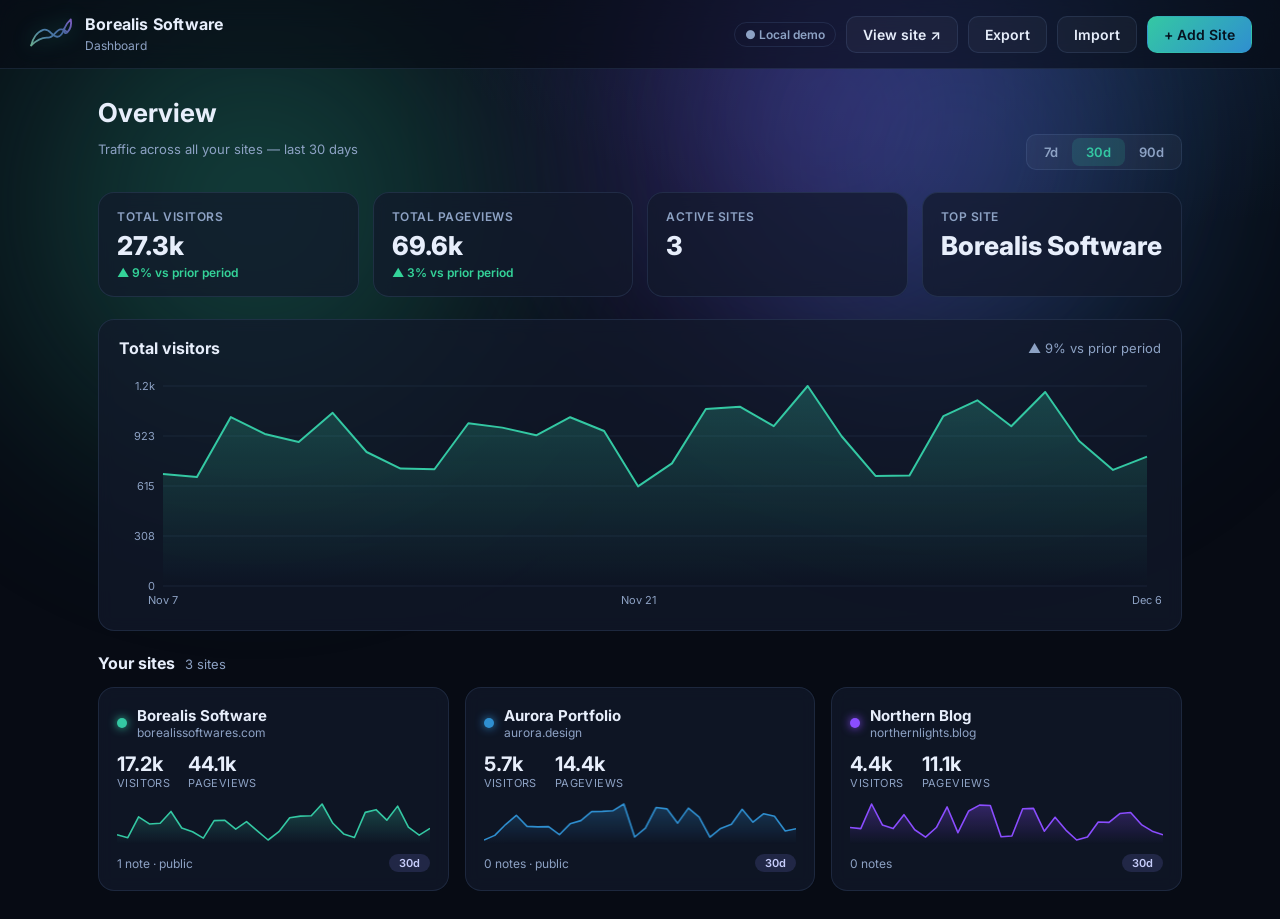
==== public/dashboard.html @ 6c7bb88e "Update logo to new wave-and-leaf mark and rebrand copy - Redraw logo.svg to match the new Borealis S" ====
<!DOCTYPE html>
<html lang="en">
<head>
  <meta charset="UTF-8" />
  <meta name="viewport" content="width=device-width, initial-scale=1.0" />
  <title>Borealis Software — Dashboard</title>
  <meta name="robots" content="noindex" />
  <meta name="description" content="Private traffic dashboard for Borealis Software." />
  <link rel="preconnect" href="https://fonts.googleapis.com" />
  <link rel="preconnect" href="https://fonts.gstatic.com" crossorigin />
  <link href="https://fonts.googleapis.com/css2?family=Inter:wght@400;500;600;700;800&display=swap" rel="stylesheet" />
  <link rel="icon" href="logo.svg" />
  <link rel="stylesheet" href="styles.css" />
</head>
<body>
  <div class="aurora-bg" aria-hidden="true">
    <span class="aurora a1"></span>
    <span class="aurora a2"></span>
    <span class="aurora a3"></span>
  </div>

  <header class="topbar">
    <div class="brand" id="brandHome" role="button" tabindex="0">
      <img class="brand-mark" src="logo.svg" alt="" />
      <div class="brand-text">
        <strong>Borealis Software</strong>
        <small>Dashboard</small>
      </div>
    </div>
    <nav class="topbar-actions">
      <span class="mode-chip" id="modeChip"></span>
      <a class="btn ghost" href="index.html" title="View the public site">View site ↗</a>
      <button class="btn ghost" id="exportBtn" title="Export all data as JSON">Export</button>
      <button class="btn ghost" id="importBtn" title="Import data from JSON">Import</button>
      <input type="file" id="importFile" accept="application/json" hidden />
      <button class="btn ghost" id="lockBtn" title="Lock dashboard">Lock</button>
      <button class="btn primary" id="addProjectBtn">+ Add Site</button>
    </nav>
  </header>

  <main id="app">
    <!-- Dashboard view -->
    <section id="dashboardView" class="view">
      <div class="page-head">
        <div>
          <h1>Overview</h1>
          <p class="muted">Traffic across all your sites — last 30 days</p>
        </div>
        <div class="range-toggle" id="globalRange" role="tablist">
          <button data-days="7">7d</button>
          <button data-days="30" class="active">30d</button>
          <button data-days="90">90d</button>
        </div>
      </div>

      <div class="stat-grid" id="statGrid"></div>

      <div class="panel chart-panel">
        <div class="panel-head">
          <h2>Total visitors</h2>
          <span class="muted" id="trendChip"></span>
        </div>
        <canvas id="overviewChart" height="240"></canvas>
      </div>

      <div class="section-head">
        <h2>Your sites</h2>
        <span class="muted" id="projectCount"></span>
      </div>
      <div class="project-grid" id="projectGrid"></div>
      <div class="empty-state" id="emptyState" hidden>
        <img class="empty-mark" src="logo.svg" alt="" />
        <h3>No sites yet</h3>
        <p class="muted">Add your first website to start tracking traffic and notes.</p>
        <button class="btn primary" id="emptyAddBtn">+ Add your first site</button>
      </div>
    </section>

    <!-- Project detail view -->
    <section id="detailView" class="view" hidden>
      <button class="back-link" id="backBtn">← Back to overview</button>

      <div class="detail-head">
        <div class="detail-title">
          <span class="dot" id="detailDot"></span>
          <div>
            <h1 id="detailName"></h1>
            <a id="detailDomain" class="muted" target="_blank" rel="noopener"></a>
          </div>
          <span class="public-badge" id="publicBadge"></span>
        </div>
        <div class="detail-actions">
          <div class="range-toggle" id="detailRange" role="tablist">
            <button data-days="7">7d</button>
            <button data-days="30" class="active">30d</button>
            <button data-days="90">90d</button>
          </div>
          <button class="btn ghost" id="snippetBtn">Tracking snippet</button>
          <button class="btn ghost danger" id="deleteProjectBtn">Delete</button>
        </div>
      </div>

      <div class="stat-grid" id="detailStats"></div>

      <div class="panel chart-panel">
        <div class="panel-head">
          <h2>Visitors &amp; pageviews</h2>
          <div class="legend">
            <span class="legend-item"><i class="sw sw-visitors"></i>Visitors</span>
            <span class="legend-item"><i class="sw sw-views"></i>Pageviews</span>
          </div>
        </div>
        <canvas id="detailChart" height="260"></canvas>
      </div>

      <!-- Public profile editor -->
      <div class="panel">
        <div class="panel-head">
          <h2>Public profile</h2>
          <span class="muted">Controls how this project appears on your public site</span>
        </div>
        <form id="profileForm" class="profile-form">
          <label class="switch-row">
            <input type="checkbox" id="profPublic" />
            <span>Show this project on the public site</span>
          </label>
          <div class="field-row">
            <label>Public link
              <input id="profUrl" type="text" placeholder="https://example.com" />
            </label>
            <label>Tags <small>(comma-separated)</small>
              <input id="profTags" type="text" placeholder="Next.js, Design" />
            </label>
          </div>
          <label>Description
            <textarea id="profDesc" rows="3" placeholder="A short summary visitors will see on your landing page."></textarea>
          </label>
          <div class="note-form-actions">
            <button type="submit" class="btn primary">Save public profile</button>
          </div>
        </form>
      </div>

      <div class="detail-columns">
        <div class="panel">
          <div class="panel-head">
            <h2>Notes</h2>
            <span class="muted" id="notesCount"></span>
          </div>
          <form id="noteForm" class="note-form">
            <textarea id="noteInput" placeholder="Add a note about this project… (ideas, todos, campaign results)" rows="3"></textarea>
            <div class="note-form-actions">
              <button type="submit" class="btn primary">Add note</button>
            </div>
          </form>
          <ul class="note-list" id="noteList"></ul>
        </div>

        <div class="panel">
          <div class="panel-head"><h2>Top pages</h2></div>
          <ul class="toppages" id="topPages"></ul>
        </div>
      </div>
    </section>
  </main>

  <!-- Add project modal -->
  <div class="modal-backdrop" id="modalBackdrop" hidden>
    <div class="modal" role="dialog" aria-modal="true" aria-labelledby="modalTitle">
      <h2 id="modalTitle">Add a site</h2>
      <form id="projectForm">
        <label>Site name
          <input id="pName" type="text" placeholder="My Portfolio" required />
        </label>
        <label>Domain
          <input id="pDomain" type="text" placeholder="example.com" required />
        </label>
        <label>Accent color
          <input id="pColor" type="color" value="#34c8a3" />
        </label>
        <label class="check">
          <input id="pSeed" type="checkbox" checked />
          <span>Seed with sample traffic so I can see how it looks</span>
        </label>
        <div class="modal-actions">
          <button type="button" class="btn ghost" id="cancelModal">Cancel</button>
          <button type="submit" class="btn primary">Add site</button>
        </div>
      </form>
    </div>
  </div>

  <!-- Snippet modal -->
  <div class="modal-backdrop" id="snippetBackdrop" hidden>
    <div class="modal" role="dialog" aria-modal="true">
      <h2>Tracking snippet</h2>
      <p class="muted">Paste this just before <code>&lt;/body&gt;</code> on your site to record real pageviews into this dashboard.</p>
      <pre class="snippet" id="snippetCode"></pre>
      <div class="modal-actions">
        <button type="button" class="btn ghost" id="closeSnippet">Close</button>
        <button type="button" class="btn primary" id="copySnippet">Copy snippet</button>
      </div>
    </div>
  </div>

  <!-- Login overlay -->
  <div class="modal-backdrop" id="loginBackdrop" hidden>
    <div class="modal login-modal" role="dialog" aria-modal="true">
      <img class="login-mark" src="logo.svg" alt="" />
      <h2>Borealis Software</h2>
      <p class="muted">Enter your dashboard password to continue.</p>
      <form id="loginForm">
        <label>Password
          <input id="loginInput" type="password" autocomplete="current-password" placeholder="••••••••" />
        </label>
        <div class="modal-actions">
          <button type="submit" class="btn primary" style="width:100%">Unlock</button>
        </div>
      </form>
    </div>
  </div>

  <div class="toast" id="toast" hidden></div>

  <script src="config.js"></script>
  <script src="app.js"></script>
</body>
</html>
---- public/styles.css ----
:root {
  --bg: #070b14;
  --bg-2: #0b1120;
  --panel: rgba(18, 26, 44, 0.72);
  --panel-solid: #111a2e;
  --border: rgba(120, 160, 220, 0.14);
  --text: #e7eefb;
  --muted: #8da2c4;
  --accent: #34c8a3;
  --accent-2: #2f8fd0;
  --accent-3: #8a4dff;
  --danger: #fb7185;
  --good: #34d399;
  --shadow: 0 18px 50px rgba(0, 0, 0, 0.45);
  --radius: 16px;
}

* { box-sizing: border-box; }
[hidden] { display: none !important; }

html, body { margin: 0; padding: 0; }

body {
  font-family: "Inter", system-ui, -apple-system, sans-serif;
  background: radial-gradient(1200px 600px at 80% -10%, #102036 0%, var(--bg) 55%);
  color: var(--text);
  min-height: 100vh;
  overflow-x: hidden;
}

/* Aurora backdrop */
.aurora-bg { position: fixed; inset: 0; z-index: 0; overflow: hidden; pointer-events: none; }
.aurora {
  position: absolute;
  width: 60vw; height: 60vw;
  filter: blur(90px);
  opacity: 0.35;
  border-radius: 50%;
  animation: drift 22s ease-in-out infinite alternate;
}
.a1 { top: -20%; left: -10%; background: radial-gradient(circle, #34c8a3, transparent 65%); }
.a2 { top: -25%; right: -5%; background: radial-gradient(circle, #2f8fd0, transparent 65%); animation-delay: -7s; }
.a3 { top: -30%; left: 35%; background: radial-gradient(circle, #8a4dff, transparent 65%); animation-delay: -13s; }
@keyframes drift {
  0% { transform: translate(0,0) scale(1); }
  100% { transform: translate(6%, 10%) scale(1.15); }
}

/* Topbar */
.topbar {
  position: sticky; top: 0; z-index: 20;
  display: flex; align-items: center; justify-content: space-between;
  padding: 14px 28px;
  background: rgba(7, 11, 20, 0.6);
  backdrop-filter: blur(14px);
  border-bottom: 1px solid var(--border);
}
.brand { display: flex; align-items: center; gap: 11px; cursor: pointer; user-select: none; }
.brand-mark {
  width: 46px; height: auto; display: block; flex: none;
  filter: drop-shadow(0 0 10px rgba(52, 200, 163, 0.35));
}
.brand-text strong { display: block; font-size: 16px; letter-spacing: 0.2px; }
.brand-text small { color: var(--muted); font-size: 12px; }
.topbar-actions { display: flex; gap: 10px; align-items: center; }
.mode-chip { font-size: 12px; font-weight: 600; color: var(--muted); padding: 4px 10px; border-radius: 20px; border: 1px solid var(--border); white-space: nowrap; }
.mode-chip.live { color: var(--good); border-color: rgba(52,216,180,0.35); background: rgba(52,216,180,0.08); }
@media (max-width: 640px) { .mode-chip { display: none; } }

/* Buttons */
.btn {
  font: inherit; font-weight: 600; font-size: 14px;
  border: 1px solid transparent; border-radius: 10px;
  padding: 9px 16px; cursor: pointer; color: var(--text);
  text-decoration: none; display: inline-block;
  transition: transform .08s ease, background .2s ease, border-color .2s ease;
}
.btn:active { transform: translateY(1px); }
.btn.primary { background: linear-gradient(135deg, var(--accent), var(--accent-2)); color: #06121f; }
.btn.primary:hover { filter: brightness(1.07); }
.btn.ghost { background: rgba(255,255,255,0.04); border-color: var(--border); }
.btn.ghost:hover { background: rgba(255,255,255,0.08); }
.btn.danger { color: var(--danger); border-color: rgba(251,113,133,0.35); }
.btn.danger:hover { background: rgba(251,113,133,0.12); }

/* Layout */
main { position: relative; z-index: 1; max-width: 1140px; margin: 0 auto; padding: 28px; }
.view { animation: fade .25s ease; }
@keyframes fade { from { opacity: 0; transform: translateY(6px); } to { opacity: 1; transform: none; } }

.page-head { display: flex; align-items: flex-end; justify-content: space-between; margin-bottom: 22px; gap: 16px; flex-wrap: wrap; }
h1 { font-size: 26px; margin: 0 0 4px; }
h2 { font-size: 16px; margin: 0; }
.muted { color: var(--muted); font-size: 13px; }

/* Range toggle */
.range-toggle { display: inline-flex; background: rgba(255,255,255,0.04); border: 1px solid var(--border); border-radius: 10px; padding: 3px; }
.range-toggle button { font: inherit; font-weight: 600; font-size: 13px; color: var(--muted); background: transparent; border: 0; padding: 6px 14px; border-radius: 8px; cursor: pointer; }
.range-toggle button.active { background: rgba(52,200,163,0.16); color: var(--accent); }

/* Stat grid */
.stat-grid { display: grid; grid-template-columns: repeat(4, 1fr); gap: 14px; margin-bottom: 22px; }
.stat-card {
  background: var(--panel); border: 1px solid var(--border); border-radius: var(--radius);
  padding: 16px 18px; backdrop-filter: blur(8px);
}
.stat-card .label { color: var(--muted); font-size: 12px; font-weight: 600; text-transform: uppercase; letter-spacing: 0.5px; }
.stat-card .value { font-size: 26px; font-weight: 800; margin-top: 6px; }
.stat-card .delta { font-size: 12px; font-weight: 600; margin-top: 4px; }
.delta.up { color: var(--good); }
.delta.down { color: var(--danger); }

/* Panels */
.panel { background: var(--panel); border: 1px solid var(--border); border-radius: var(--radius); padding: 18px 20px; backdrop-filter: blur(8px); margin-bottom: 22px; }
.panel-head { display: flex; align-items: center; justify-content: space-between; margin-bottom: 14px; }
.chart-panel canvas { width: 100%; display: block; }

.legend { display: flex; gap: 14px; }
.legend-item { display: flex; align-items: center; gap: 6px; font-size: 12px; color: var(--muted); }
.sw { width: 12px; height: 4px; border-radius: 2px; display: inline-block; }
.sw-visitors { background: var(--accent); }
.sw-views { background: var(--accent-2); }

/* Section head */
.section-head { display: flex; align-items: baseline; gap: 10px; margin: 6px 0 14px; }

/* Project grid */
.project-grid { display: grid; grid-template-columns: repeat(auto-fill, minmax(280px, 1fr)); gap: 16px; }
.project-card {
  background: var(--panel); border: 1px solid var(--border); border-radius: var(--radius);
  padding: 18px; cursor: pointer; transition: transform .12s ease, border-color .2s ease;
  backdrop-filter: blur(8px); position: relative; overflow: hidden;
}
.project-card:hover { transform: translateY(-3px); border-color: rgba(120,160,220,0.3); }
.project-card .pc-head { display: flex; align-items: center; gap: 10px; margin-bottom: 12px; }
.project-card .dot { width: 10px; height: 10px; border-radius: 50%; flex: none; box-shadow: 0 0 10px currentColor; }
.project-card .pc-name { font-weight: 700; font-size: 15px; }
.project-card .pc-domain { color: var(--muted); font-size: 12px; }
.project-card .pc-stats { display: flex; gap: 18px; margin: 12px 0 10px; }
.project-card .pc-stats .n { font-size: 20px; font-weight: 700; }
.project-card .pc-stats .l { font-size: 11px; color: var(--muted); text-transform: uppercase; letter-spacing: 0.4px; }
.project-card .spark { width: 100%; height: 44px; display: block; }
.project-card .pc-foot { display: flex; justify-content: space-between; align-items: center; margin-top: 10px; font-size: 12px; color: var(--muted); }
.badge { background: rgba(129,140,248,0.16); color: #c7cdfb; border-radius: 20px; padding: 2px 10px; font-size: 11px; font-weight: 600; }

/* Empty state */
.empty-state { text-align: center; padding: 60px 20px; }
.empty-mark { width: 150px; height: auto; display: block; margin: 0 auto 14px; opacity: 0.9; filter: drop-shadow(0 0 16px rgba(52,200,163,0.3)); }
.empty-state h3 { margin: 6px 0; }
.empty-state .btn { margin-top: 16px; }

/* Detail view */
.back-link { background: none; border: 0; color: var(--muted); cursor: pointer; font: inherit; font-size: 13px; padding: 0; margin-bottom: 16px; }
.back-link:hover { color: var(--text); }
.detail-head { display: flex; justify-content: space-between; align-items: flex-start; gap: 16px; flex-wrap: wrap; margin-bottom: 22px; }
.detail-title { display: flex; gap: 12px; align-items: center; }
.detail-title .dot { width: 14px; height: 14px; border-radius: 50%; box-shadow: 0 0 12px currentColor; }
.detail-actions { display: flex; gap: 10px; align-items: center; flex-wrap: wrap; }
#detailDomain { text-decoration: none; }
#detailDomain:hover { color: var(--accent); }

.detail-columns { display: grid; grid-template-columns: 1.3fr 1fr; gap: 22px; align-items: start; }

/* Notes */
.note-form textarea {
  width: 100%; resize: vertical; font: inherit; font-size: 14px; color: var(--text);
  background: rgba(255,255,255,0.04); border: 1px solid var(--border); border-radius: 10px; padding: 12px;
}
.note-form textarea:focus { outline: none; border-color: var(--accent); }
.note-form-actions { display: flex; justify-content: flex-end; margin-top: 10px; }
.note-list { list-style: none; padding: 0; margin: 18px 0 0; display: flex; flex-direction: column; gap: 12px; }
.note-item { background: rgba(255,255,255,0.03); border: 1px solid var(--border); border-left: 3px solid var(--accent); border-radius: 10px; padding: 12px 14px; }
.note-item .note-text { white-space: pre-wrap; font-size: 14px; line-height: 1.5; }
.note-item .note-meta { display: flex; justify-content: space-between; align-items: center; margin-top: 8px; }
.note-item .note-date { font-size: 11px; color: var(--muted); }
.note-del { background: none; border: 0; color: var(--muted); cursor: pointer; font-size: 12px; }
.note-del:hover { color: var(--danger); }
.note-empty { color: var(--muted); font-size: 13px; padding: 8px 0; }

/* Top pages */
.toppages { list-style: none; padding: 0; margin: 0; display: flex; flex-direction: column; gap: 4px; }
.toppages li { display: flex; align-items: center; gap: 10px; padding: 8px 4px; border-bottom: 1px solid var(--border); }
.toppages li:last-child { border-bottom: 0; }
.toppages .path { font-size: 13px; flex: 1; overflow: hidden; text-overflow: ellipsis; white-space: nowrap; }
.toppages .bar { height: 6px; border-radius: 4px; background: linear-gradient(90deg, var(--accent), var(--accent-2)); }
.toppages .hits { font-size: 12px; color: var(--muted); width: 52px; text-align: right; }

/* Public profile editor */
.public-badge { font-size: 11px; font-weight: 700; padding: 3px 10px; border-radius: 20px; color: var(--muted); border: 1px solid var(--border); align-self: center; }
.public-badge.on { color: var(--good); border-color: rgba(52,216,180,0.4); background: rgba(52,216,180,0.1); }
.profile-form .field-row { display: grid; grid-template-columns: 1fr 1fr; gap: 14px; }
.profile-form label { display: block; font-size: 13px; font-weight: 600; color: var(--muted); margin-bottom: 12px; }
.profile-form label small { font-weight: 500; opacity: 0.8; }
.profile-form input[type=text], .profile-form textarea {
  display: block; width: 100%; margin-top: 6px; font: inherit; font-size: 14px; color: var(--text);
  background: rgba(255,255,255,0.05); border: 1px solid var(--border); border-radius: 10px; padding: 10px 12px; resize: vertical;
}
.profile-form input:focus, .profile-form textarea:focus { outline: none; border-color: var(--accent); }
.switch-row { display: flex; align-items: center; gap: 10px; font-weight: 500 !important; color: var(--text) !important; margin-bottom: 16px !important; }
.switch-row input { width: auto; }
@media (max-width: 640px) { .profile-form .field-row { grid-template-columns: 1fr; } }

/* Modal */
.modal-backdrop {
  position: fixed; inset: 0; z-index: 40; background: rgba(4, 8, 16, 0.66);
  backdrop-filter: blur(6px); display: flex; align-items: center; justify-content: center; padding: 20px;
}
.modal {
  width: 100%; max-width: 440px; background: var(--panel-solid); border: 1px solid var(--border);
  border-radius: 18px; padding: 24px; box-shadow: var(--shadow); animation: pop .2s ease;
}
@keyframes pop { from { transform: scale(.96); opacity: 0; } to { transform: none; opacity: 1; } }
.modal h2 { margin: 0 0 16px; font-size: 19px; }
.modal label { display: block; font-size: 13px; font-weight: 600; margin-bottom: 14px; color: var(--muted); }
.modal label input[type=text], .modal label input[type=password], .modal label input[type=color] {
  display: block; width: 100%; margin-top: 6px; font: inherit; color: var(--text);
  background: rgba(255,255,255,0.05); border: 1px solid var(--border); border-radius: 10px; padding: 10px 12px;
}
.modal label input[type=color] { height: 42px; padding: 4px; cursor: pointer; }
.modal label input:focus { outline: none; border-color: var(--accent); }
.modal label.check { display: flex; align-items: center; gap: 10px; font-weight: 500; color: var(--text); }
.modal label.check input { width: auto; }
.modal-actions { display: flex; justify-content: flex-end; gap: 10px; margin-top: 8px; }
.snippet { background: #060a12; border: 1px solid var(--border); border-radius: 10px; padding: 14px; font-size: 12px; overflow-x: auto; color: #aee9dd; white-space: pre-wrap; word-break: break-all; }

/* Login modal */
.login-modal { text-align: center; max-width: 380px; }
.login-mark { width: 120px; height: auto; margin: 0 auto 10px; display: block; }
.login-modal label { text-align: left; }

/* Toast */
.toast {
  position: fixed; bottom: 24px; left: 50%; transform: translateX(-50%);
  background: var(--panel-solid); border: 1px solid var(--border); border-radius: 12px;
  padding: 12px 20px; font-size: 14px; font-weight: 600; box-shadow: var(--shadow); z-index: 60;
  animation: toastIn .25s ease;
}
@keyframes toastIn { from { transform: translate(-50%, 12px); opacity: 0; } to { transform: translate(-50%,0); opacity: 1; } }

/* Responsive */
@media (max-width: 860px) {
  .stat-grid { grid-template-columns: repeat(2, 1fr); }
  .detail-columns { grid-template-columns: 1fr; }
}
@media (max-width: 540px) {
  main { padding: 18px; }
  .topbar { padding: 12px 16px; }
  .brand-text small { display: none; }
}
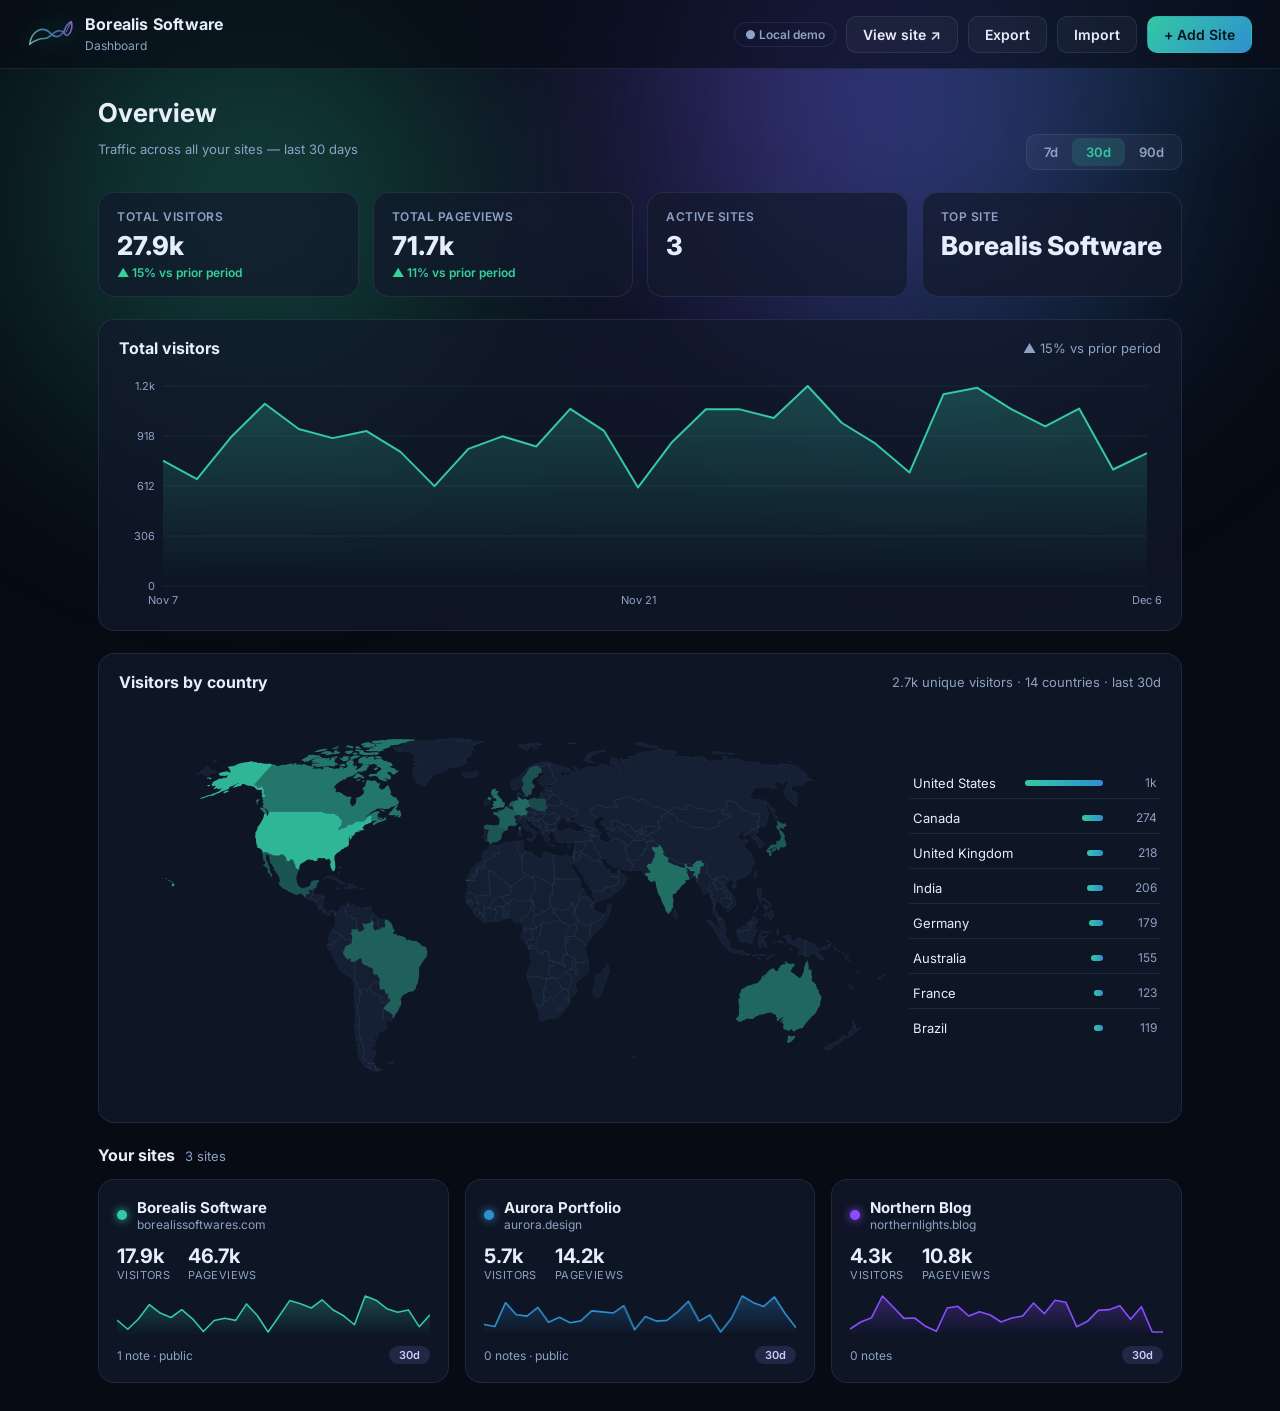
==== commit 63b63c73: "Add world map of unique visitors by country to the dashboard - /collect now records the visitor's co" ====
--- a/public/dashboard.html
+++ b/public/dashboard.html
@@ -63,6 +63,17 @@
         <canvas id="overviewChart" height="240"></canvas>
       </div>
 
+      <div class="panel chart-panel" id="geoPanel">
+        <div class="panel-head">
+          <h2>Visitors by country</h2>
+          <span class="muted" id="geoChip"></span>
+        </div>
+        <div class="geo-wrap">
+          <div class="world-map" id="worldMap" role="img" aria-label="World map of unique visitors by country"></div>
+          <ol class="geo-list" id="geoList"></ol>
+        </div>
+      </div>
+
       <div class="section-head">
         <h2>Your sites</h2>
         <span class="muted" id="projectCount"></span>
@@ -223,6 +234,7 @@
   <div class="toast" id="toast" hidden></div>
 
   <script src="config.js"></script>
+  <script src="worldmap.js"></script>
   <script src="app.js"></script>
 </body>
 </html>
--- a/public/styles.css
+++ b/public/styles.css
@@ -185,6 +185,19 @@
 .toppages .bar { height: 6px; border-radius: 4px; background: linear-gradient(90deg, var(--accent), var(--accent-2)); }
 .toppages .hits { font-size: 12px; color: var(--muted); width: 52px; text-align: right; }
 
+/* Visitors by country (world map) */
+.geo-wrap { display: grid; grid-template-columns: 1fr 252px; gap: 24px; align-items: center; }
+.world-map svg { width: 100%; height: auto; display: block; }
+.world-map path { stroke: rgba(120,160,220,0.18); stroke-width: 0.5; transition: fill .25s ease; }
+.world-map path:hover { stroke: var(--accent); stroke-width: 1.2; }
+.geo-list { list-style: none; padding: 0; margin: 0; display: flex; flex-direction: column; gap: 4px; }
+.geo-list li { display: flex; align-items: center; gap: 10px; padding: 7px 4px; border-bottom: 1px solid var(--border); }
+.geo-list li:last-child { border-bottom: 0; }
+.geo-list .path { font-size: 13px; flex: 1; overflow: hidden; text-overflow: ellipsis; white-space: nowrap; }
+.geo-list .bar { height: 6px; border-radius: 4px; background: linear-gradient(90deg, var(--accent), var(--accent-2)); flex: none; }
+.geo-list .hits { font-size: 12px; color: var(--muted); width: 44px; text-align: right; flex: none; }
+@media (max-width: 880px) { .geo-wrap { grid-template-columns: 1fr; } }
+
 /* Public profile editor */
 .public-badge { font-size: 11px; font-weight: 700; padding: 3px 10px; border-radius: 20px; color: var(--muted); border: 1px solid var(--border); align-self: center; }
 .public-badge.on { color: var(--good); border-color: rgba(52,216,180,0.4); background: rgba(52,216,180,0.1); }
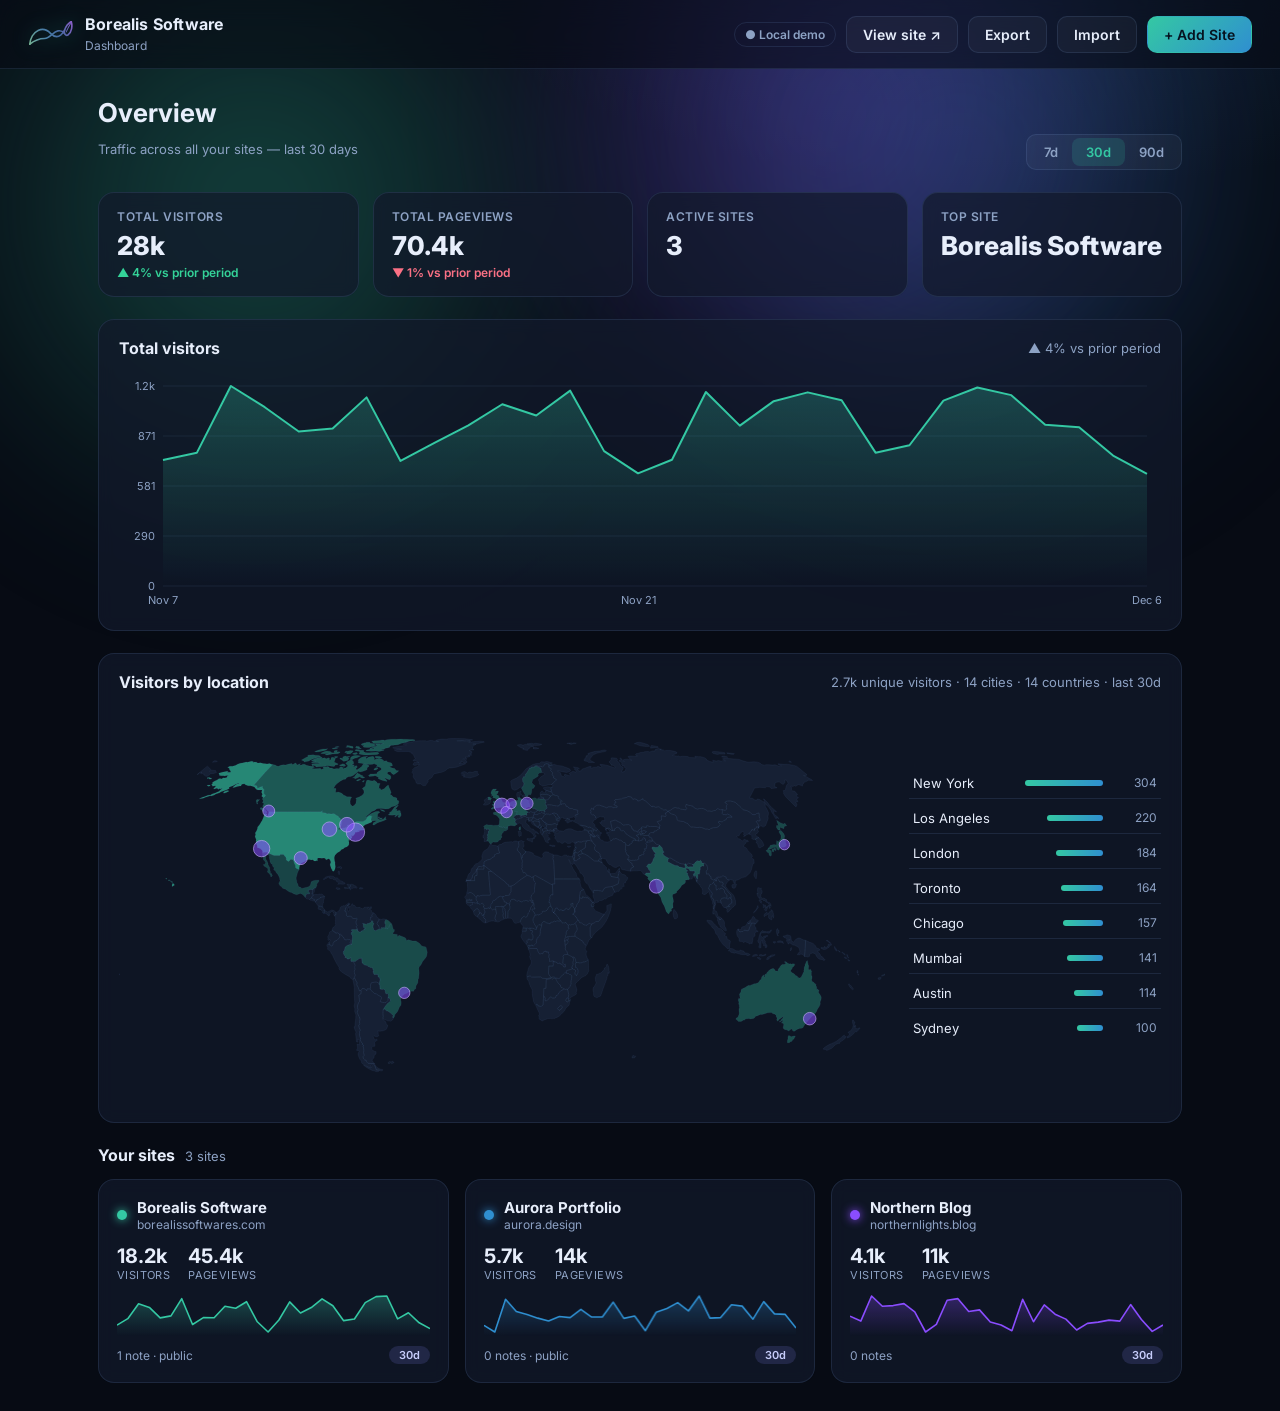
==== commit 0441202e: "Add city-level visitor bubbles and bot filtering to analytics - /collect drops hits from bots: user-" ====
--- a/public/dashboard.html
+++ b/public/dashboard.html
@@ -65,7 +65,7 @@
 
       <div class="panel chart-panel" id="geoPanel">
         <div class="panel-head">
-          <h2>Visitors by country</h2>
+          <h2>Visitors by location</h2>
           <span class="muted" id="geoChip"></span>
         </div>
         <div class="geo-wrap">
--- a/public/styles.css
+++ b/public/styles.css
@@ -190,6 +190,8 @@
 .world-map svg { width: 100%; height: auto; display: block; }
 .world-map path { stroke: rgba(120,160,220,0.18); stroke-width: 0.5; transition: fill .25s ease; }
 .world-map path:hover { stroke: var(--accent); stroke-width: 1.2; }
+.world-map .geo-dot { fill: rgba(138, 77, 255, 0.55); stroke: #c9b1ff; stroke-width: 0.8; transition: fill .2s; }
+.world-map .geo-dot:hover { fill: rgba(138, 77, 255, 0.9); }
 .geo-list { list-style: none; padding: 0; margin: 0; display: flex; flex-direction: column; gap: 4px; }
 .geo-list li { display: flex; align-items: center; gap: 10px; padding: 7px 4px; border-bottom: 1px solid var(--border); }
 .geo-list li:last-child { border-bottom: 0; }
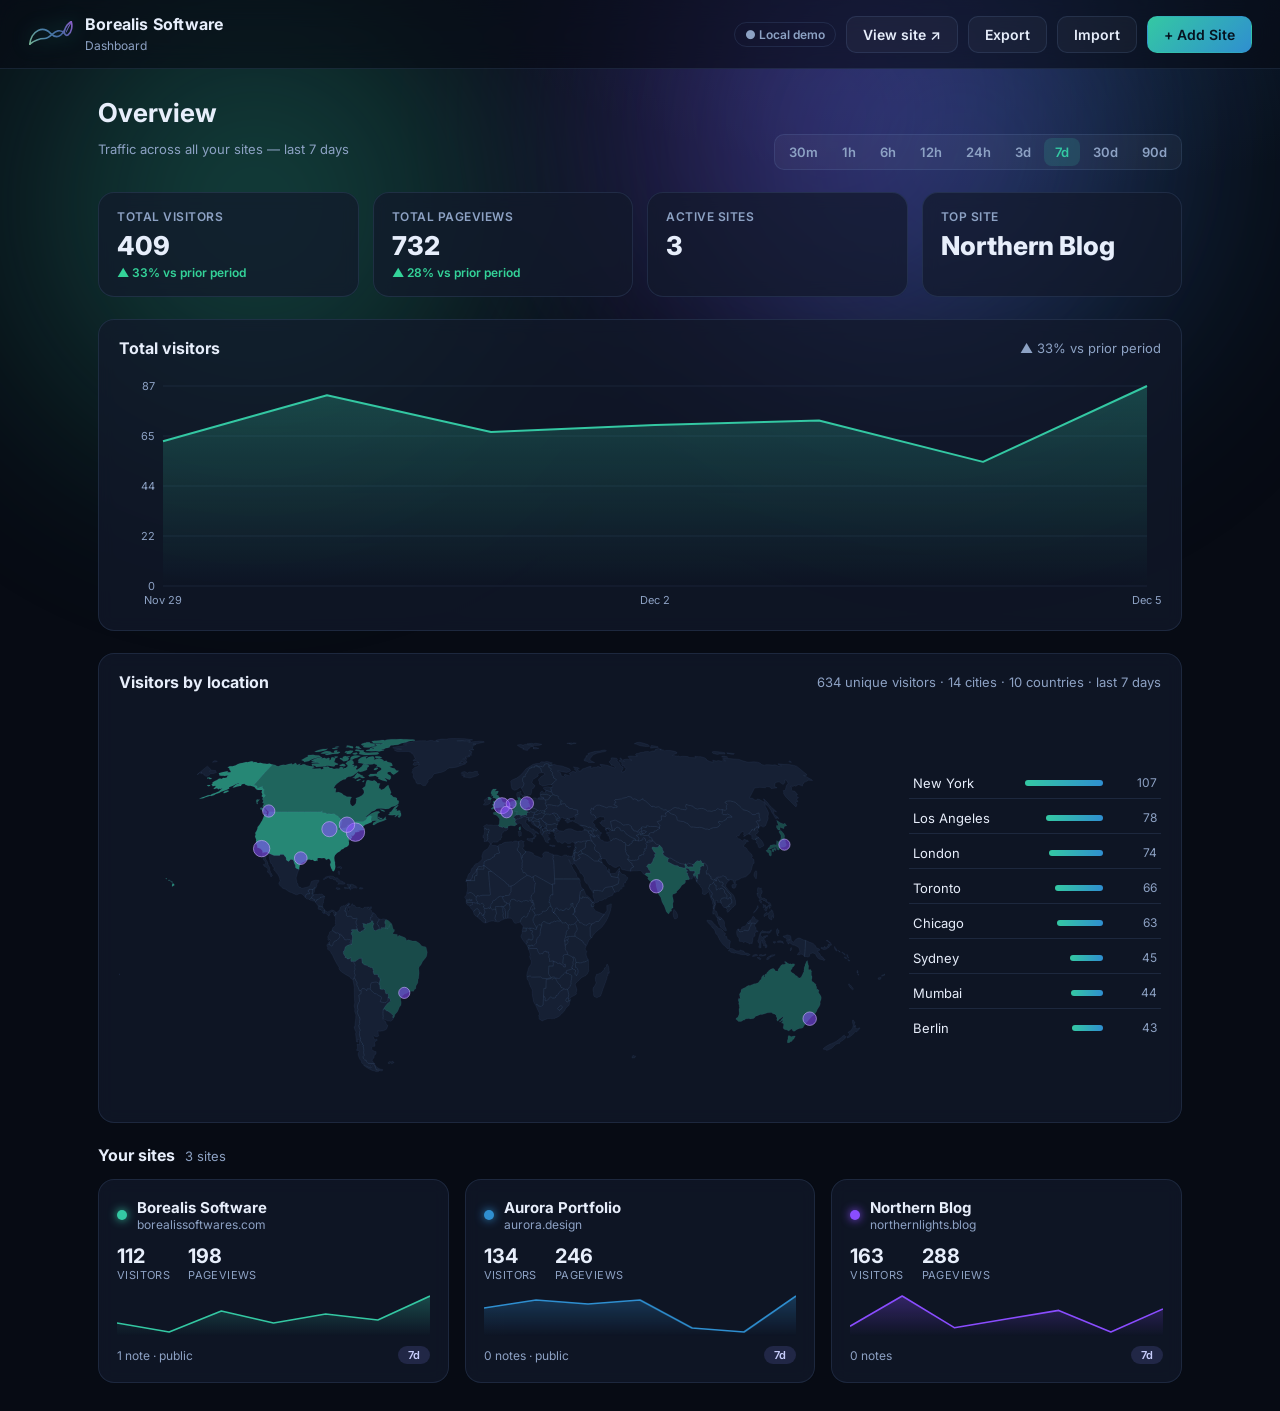
==== commit 3fd7a5f4: "Add per-site visitor maps and fine-grained time ranges Time ranges: the dashboard now filters by win" ====
--- a/public/dashboard.html
+++ b/public/dashboard.html
@@ -44,13 +44,9 @@
       <div class="page-head">
         <div>
           <h1>Overview</h1>
-          <p class="muted">Traffic across all your sites — last 30 days</p>
-        </div>
-        <div class="range-toggle" id="globalRange" role="tablist">
-          <button data-days="7">7d</button>
-          <button data-days="30" class="active">30d</button>
-          <button data-days="90">90d</button>
-        </div>
+          <p class="muted" id="overviewSub">Traffic across all your sites</p>
+        </div>
+        <div class="range-toggle" id="globalRange" role="tablist"></div>
       </div>
 
       <div class="stat-grid" id="statGrid"></div>
@@ -101,11 +97,7 @@
           <span class="public-badge" id="publicBadge"></span>
         </div>
         <div class="detail-actions">
-          <div class="range-toggle" id="detailRange" role="tablist">
-            <button data-days="7">7d</button>
-            <button data-days="30" class="active">30d</button>
-            <button data-days="90">90d</button>
-          </div>
+          <div class="range-toggle" id="detailRange" role="tablist"></div>
           <button class="btn ghost" id="snippetBtn">Tracking snippet</button>
           <button class="btn ghost danger" id="deleteProjectBtn">Delete</button>
         </div>
@@ -122,6 +114,17 @@
           </div>
         </div>
         <canvas id="detailChart" height="260"></canvas>
+      </div>
+
+      <div class="panel chart-panel" id="geoPanelDetail">
+        <div class="panel-head">
+          <h2>Visitors by location</h2>
+          <span class="muted" id="geoChipDetail"></span>
+        </div>
+        <div class="geo-wrap">
+          <div class="world-map" id="worldMapDetail" role="img" aria-label="World map of unique visitors for this site"></div>
+          <ol class="geo-list" id="geoListDetail"></ol>
+        </div>
       </div>
 
       <!-- Public profile editor -->
--- a/public/styles.css
+++ b/public/styles.css
@@ -94,8 +94,8 @@
 .muted { color: var(--muted); font-size: 13px; }
 
 /* Range toggle */
-.range-toggle { display: inline-flex; background: rgba(255,255,255,0.04); border: 1px solid var(--border); border-radius: 10px; padding: 3px; }
-.range-toggle button { font: inherit; font-weight: 600; font-size: 13px; color: var(--muted); background: transparent; border: 0; padding: 6px 14px; border-radius: 8px; cursor: pointer; }
+.range-toggle { display: inline-flex; flex-wrap: wrap; gap: 2px; background: rgba(255,255,255,0.04); border: 1px solid var(--border); border-radius: 10px; padding: 3px; }
+.range-toggle button { font: inherit; font-weight: 600; font-size: 13px; color: var(--muted); background: transparent; border: 0; padding: 6px 11px; border-radius: 8px; cursor: pointer; }
 .range-toggle button.active { background: rgba(52,200,163,0.16); color: var(--accent); }
 
 /* Stat grid */
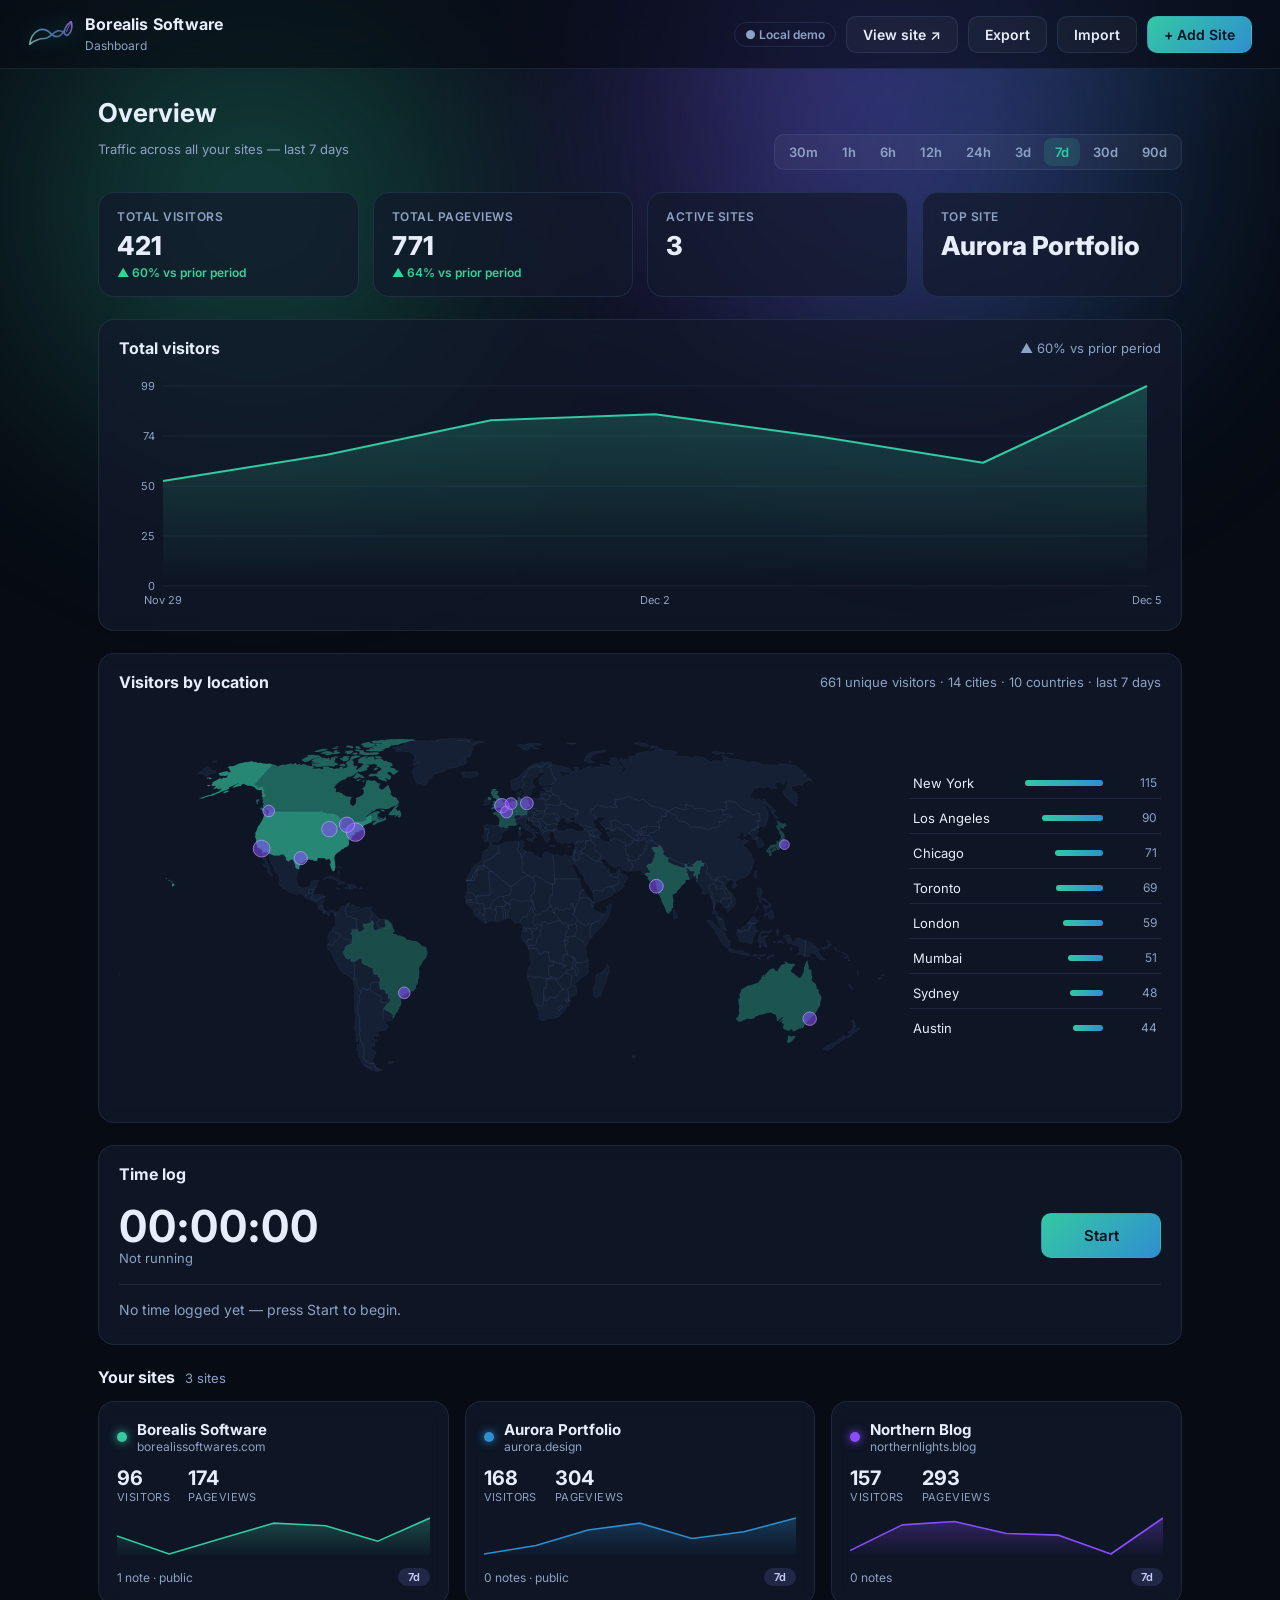
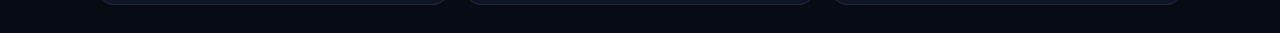
==== commit bed1f51d: "Add a time-log stopwatch to the dashboard A personal time tracker on the overview: Start reads the c" ====
--- a/public/dashboard.html
+++ b/public/dashboard.html
@@ -70,6 +70,21 @@
         </div>
       </div>
 
+      <div class="panel time-panel" id="timePanel">
+        <div class="panel-head">
+          <h2>Time log</h2>
+          <span class="muted" id="timeTotalChip"></span>
+        </div>
+        <div class="timer-row">
+          <div class="timer-clock">
+            <div class="timer-display" id="timerDisplay">00:00:00</div>
+            <div class="timer-meta muted" id="timerMeta">Not running</div>
+          </div>
+          <button class="btn primary timer-btn" id="timerToggle">Start</button>
+        </div>
+        <ul class="timelog-list" id="timeLogList"></ul>
+      </div>
+
       <div class="section-head">
         <h2>Your sites</h2>
         <span class="muted" id="projectCount"></span>
--- a/public/styles.css
+++ b/public/styles.css
@@ -200,6 +200,31 @@
 .geo-list .hits { font-size: 12px; color: var(--muted); width: 44px; text-align: right; flex: none; }
 @media (max-width: 880px) { .geo-wrap { grid-template-columns: 1fr; } }
 
+/* Time log tracker */
+.timer-row { display: flex; align-items: center; justify-content: space-between; gap: 20px; flex-wrap: wrap; padding: 6px 0 18px; border-bottom: 1px solid var(--border); margin-bottom: 8px; }
+.timer-clock { display: flex; flex-direction: column; gap: 2px; }
+.timer-display { font-size: 44px; font-weight: 700; line-height: 1; letter-spacing: 1px; font-variant-numeric: tabular-nums; font-feature-settings: "tnum"; color: var(--text); }
+.timer-display.running { color: var(--accent); }
+.timer-meta { font-size: 13px; }
+.timer-btn { min-width: 120px; font-size: 15px; padding: 12px 26px; }
+.timer-btn.running { background: linear-gradient(100deg, #ff6b6b, #d6455f); color: #fff; }
+.timelog-list { list-style: none; padding: 0; margin: 0; display: flex; flex-direction: column; }
+.timelog-item { padding: 12px 2px; border-bottom: 1px solid var(--border); }
+.timelog-item:last-child { border-bottom: 0; }
+.tl-head { display: flex; align-items: center; gap: 12px; }
+.tl-range { font-weight: 600; font-size: 15px; color: var(--text); }
+.tl-dur { font-size: 12px; font-weight: 700; color: var(--accent); background: rgba(52,200,163,0.12); border: 1px solid rgba(52,200,163,0.28); border-radius: 20px; padding: 3px 11px; }
+.tl-del { margin-left: auto; background: transparent; border: 0; color: var(--muted); cursor: pointer; font-size: 15px; line-height: 1; padding: 4px 6px; border-radius: 6px; }
+.tl-del:hover { color: #ff6b6b; background: rgba(255,107,107,0.1); }
+.tl-notes { display: flex; align-items: flex-start; gap: 10px; margin-top: 8px; }
+.tl-notes-text { font-size: 14px; color: var(--muted); flex: 1; white-space: pre-wrap; }
+.tl-edit, .tl-add { background: transparent; border: 0; color: var(--accent); cursor: pointer; font-size: 13px; font-weight: 600; padding: 6px 0; margin-top: 4px; }
+.tl-edit { flex: none; padding: 0; }
+.tl-notes-edit { margin-top: 8px; }
+.tl-notes-input { width: 100%; resize: vertical; font: inherit; font-size: 14px; color: var(--text); background: rgba(255,255,255,0.04); border: 1px solid var(--border); border-radius: 10px; padding: 10px 12px; }
+.tl-notes-actions { display: flex; justify-content: flex-end; gap: 10px; margin-top: 8px; }
+.tl-empty { color: var(--muted); font-size: 14px; padding: 8px 0; }
+
 /* Public profile editor */
 .public-badge { font-size: 11px; font-weight: 700; padding: 3px 10px; border-radius: 20px; color: var(--muted); border: 1px solid var(--border); align-self: center; }
 .public-badge.on { color: var(--good); border-color: rgba(52,216,180,0.4); background: rgba(52,216,180,0.1); }
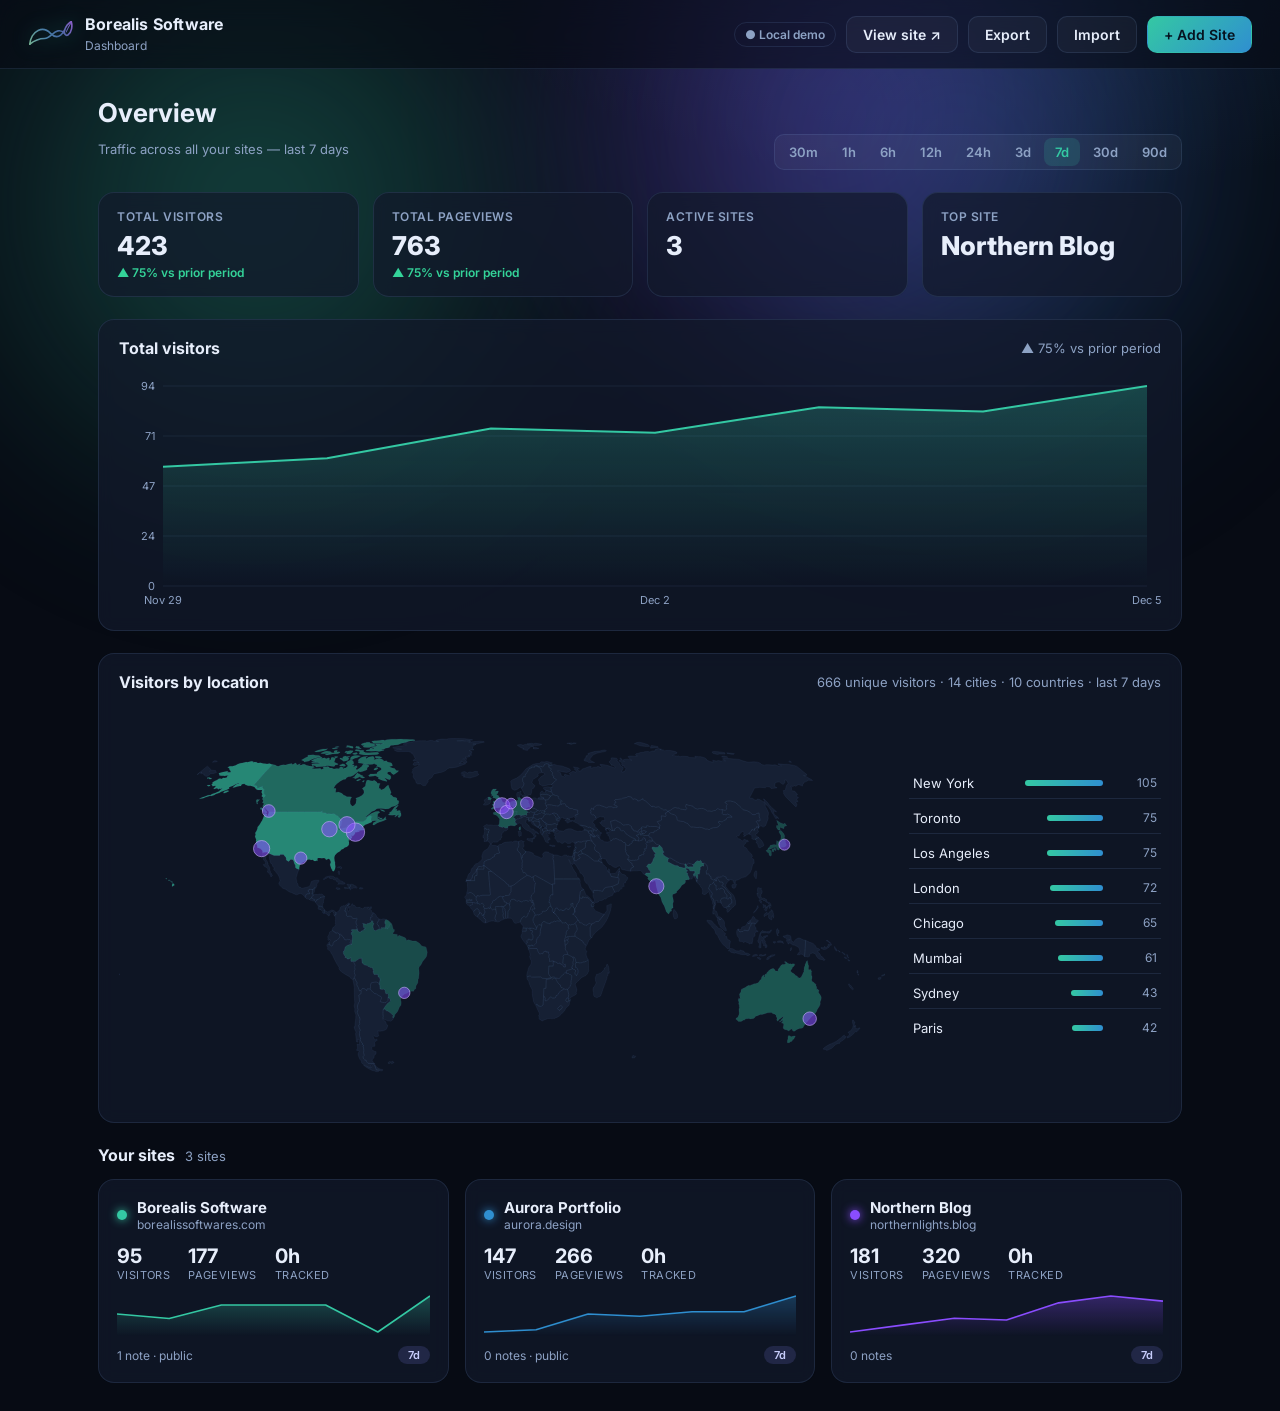
==== commit fd161f6f: "Make the time log per-site with total hours on each site card Moves the stopwatch out of the global " ====
--- a/public/dashboard.html
+++ b/public/dashboard.html
@@ -70,21 +70,6 @@
         </div>
       </div>
 
-      <div class="panel time-panel" id="timePanel">
-        <div class="panel-head">
-          <h2>Time log</h2>
-          <span class="muted" id="timeTotalChip"></span>
-        </div>
-        <div class="timer-row">
-          <div class="timer-clock">
-            <div class="timer-display" id="timerDisplay">00:00:00</div>
-            <div class="timer-meta muted" id="timerMeta">Not running</div>
-          </div>
-          <button class="btn primary timer-btn" id="timerToggle">Start</button>
-        </div>
-        <ul class="timelog-list" id="timeLogList"></ul>
-      </div>
-
       <div class="section-head">
         <h2>Your sites</h2>
         <span class="muted" id="projectCount"></span>
@@ -170,6 +155,21 @@
         </form>
       </div>
 
+      <div class="panel time-panel" id="timePanelDetail">
+        <div class="panel-head">
+          <h2>Time log</h2>
+          <span class="muted" id="timeTotalChip"></span>
+        </div>
+        <div class="timer-row">
+          <div class="timer-clock">
+            <div class="timer-display" id="timerDisplay" data-timer-display="">00:00:00</div>
+            <div class="timer-meta muted" id="timerMeta">Not running</div>
+          </div>
+          <button class="btn primary timer-btn" id="timerToggle">Start</button>
+        </div>
+        <ul class="timelog-list" id="timeLogList"></ul>
+      </div>
+
       <div class="detail-columns">
         <div class="panel">
           <div class="panel-head">
--- a/public/styles.css
+++ b/public/styles.css
@@ -142,6 +142,8 @@
 .project-card .spark { width: 100%; height: 44px; display: block; }
 .project-card .pc-foot { display: flex; justify-content: space-between; align-items: center; margin-top: 10px; font-size: 12px; color: var(--muted); }
 .badge { background: rgba(129,140,248,0.16); color: #c7cdfb; border-radius: 20px; padding: 2px 10px; font-size: 11px; font-weight: 600; }
+.pc-tracking { color: var(--accent); font-weight: 700; font-size: 11px; animation: trackpulse 1.4s ease-in-out infinite; }
+@keyframes trackpulse { 0%, 100% { opacity: 1; } 50% { opacity: 0.45; } }
 
 /* Empty state */
 .empty-state { text-align: center; padding: 60px 20px; }
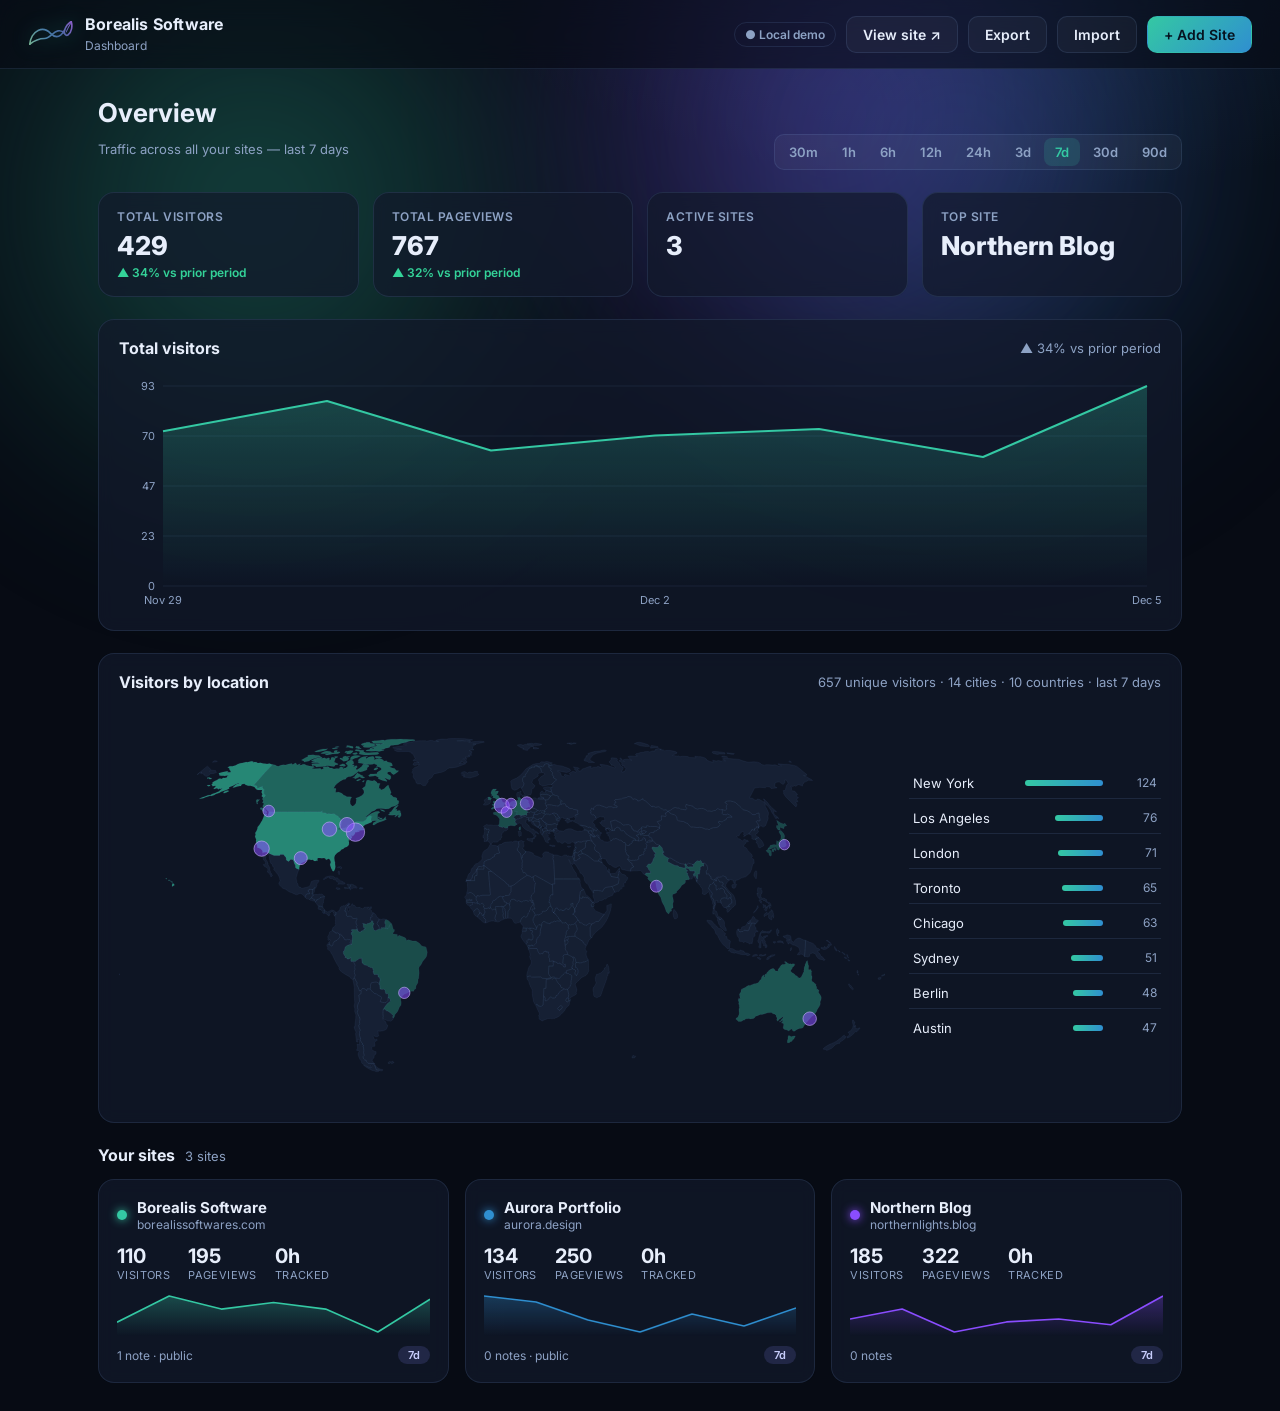
==== commit a4175724: "Let users add time-log entries manually Adds an '+ Add manually' form to each site's time log: pick " ====
--- a/public/dashboard.html
+++ b/public/dashboard.html
@@ -158,7 +158,10 @@
       <div class="panel time-panel" id="timePanelDetail">
         <div class="panel-head">
           <h2>Time log</h2>
-          <span class="muted" id="timeTotalChip"></span>
+          <div class="panel-head-actions">
+            <span class="muted" id="timeTotalChip"></span>
+            <button class="btn ghost btn-sm" id="addTimeBtn">＋ Add manually</button>
+          </div>
         </div>
         <div class="timer-row">
           <div class="timer-clock">
@@ -167,6 +170,23 @@
           </div>
           <button class="btn primary timer-btn" id="timerToggle">Start</button>
         </div>
+        <form class="manual-time" id="manualTimeForm" hidden>
+          <div class="mt-fields">
+            <label>Start
+              <input type="datetime-local" id="mtStart" required />
+            </label>
+            <label>End
+              <input type="datetime-local" id="mtEnd" required />
+            </label>
+          </div>
+          <label>Notes <small>(optional)</small>
+            <textarea id="mtNotes" rows="2" placeholder="What did you work on?"></textarea>
+          </label>
+          <div class="mt-actions">
+            <button type="button" class="btn ghost" id="mtCancel">Cancel</button>
+            <button type="submit" class="btn primary">Add entry</button>
+          </div>
+        </form>
         <ul class="timelog-list" id="timeLogList"></ul>
       </div>
 
--- a/public/styles.css
+++ b/public/styles.css
@@ -226,6 +226,17 @@
 .tl-notes-input { width: 100%; resize: vertical; font: inherit; font-size: 14px; color: var(--text); background: rgba(255,255,255,0.04); border: 1px solid var(--border); border-radius: 10px; padding: 10px 12px; }
 .tl-notes-actions { display: flex; justify-content: flex-end; gap: 10px; margin-top: 8px; }
 .tl-empty { color: var(--muted); font-size: 14px; padding: 8px 0; }
+.panel-head-actions { display: flex; align-items: center; gap: 12px; }
+.btn-sm { padding: 6px 12px; font-size: 13px; }
+.manual-time { border-bottom: 1px solid var(--border); padding-bottom: 16px; margin-bottom: 8px; }
+.manual-time label { display: block; font-size: 13px; font-weight: 600; color: var(--muted); margin-bottom: 12px; }
+.manual-time label small { font-weight: 500; opacity: 0.8; }
+.mt-fields { display: grid; grid-template-columns: 1fr 1fr; gap: 14px; }
+.manual-time input, .manual-time textarea { width: 100%; margin-top: 6px; font: inherit; font-size: 14px; color: var(--text); background: rgba(255,255,255,0.04); border: 1px solid var(--border); border-radius: 10px; padding: 10px 12px; }
+.manual-time textarea { resize: vertical; }
+.manual-time input[type="datetime-local"] { color-scheme: dark; }
+.mt-actions { display: flex; justify-content: flex-end; gap: 10px; }
+@media (max-width: 560px) { .mt-fields { grid-template-columns: 1fr; } }
 
 /* Public profile editor */
 .public-badge { font-size: 11px; font-weight: 700; padding: 3px 10px; border-radius: 20px; color: var(--muted); border: 1px solid var(--border); align-self: center; }
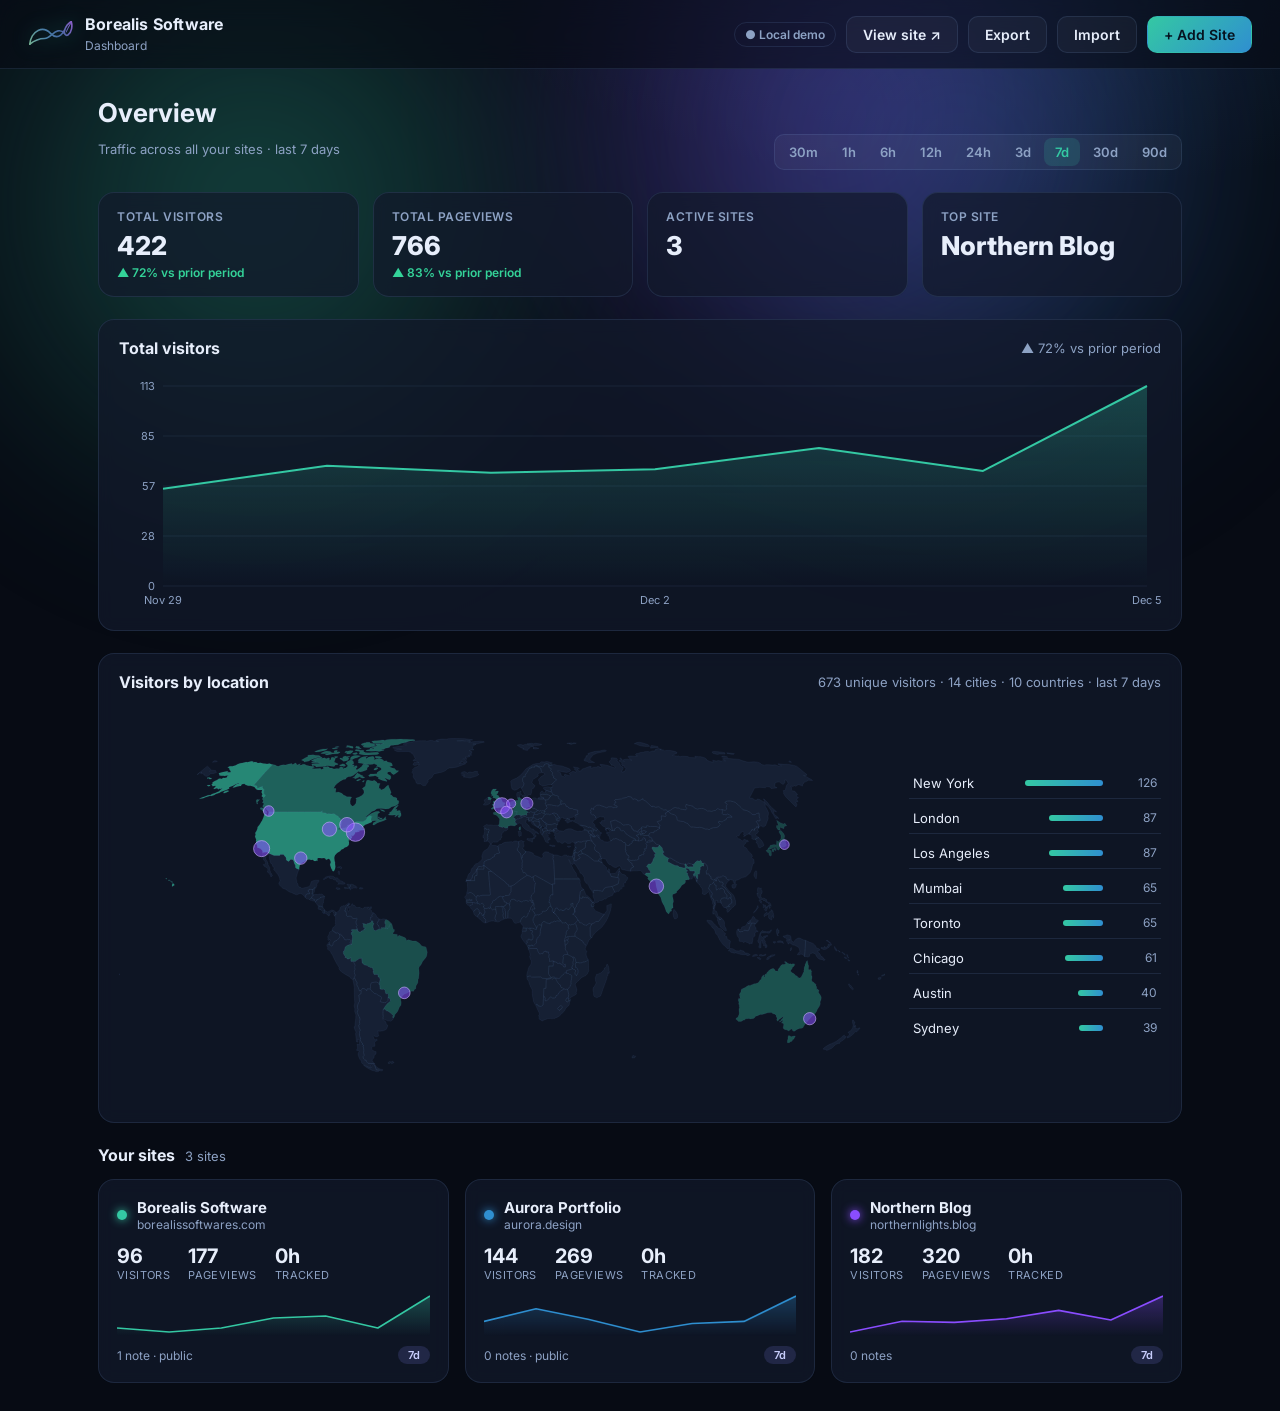
==== commit 13dff2c5: "Remove all em dashes from site copy, code comments, and docs Rewrites every em dash as a period, col" ====
--- a/public/dashboard.html
+++ b/public/dashboard.html
@@ -3,7 +3,7 @@
 <head>
   <meta charset="UTF-8" />
   <meta name="viewport" content="width=device-width, initial-scale=1.0" />
-  <title>Borealis Software — Dashboard</title>
+  <title>Borealis Software Dashboard</title>
   <meta name="robots" content="noindex" />
   <meta name="description" content="Private traffic dashboard for Borealis Software." />
   <link rel="preconnect" href="https://fonts.googleapis.com" />
